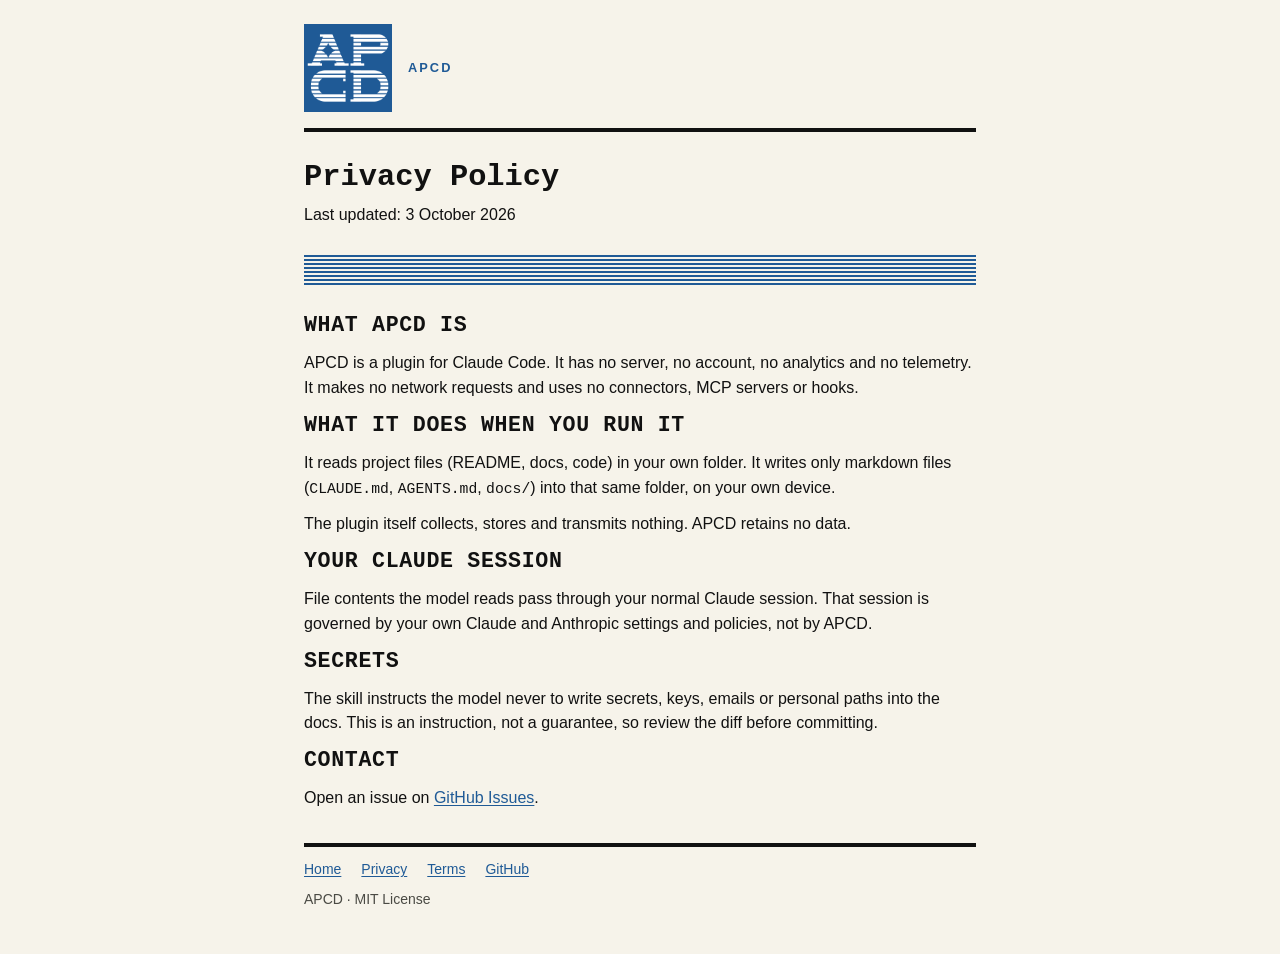
==== privacy/index.html @ a3ccbdb9 "Create site" ====
<!doctype html>
<html lang="en">
<head>
<meta charset="utf-8">
<meta name="viewport" content="width=device-width,initial-scale=1">
<title>Privacy Policy, APCD</title>
<meta name="description" content="APCD privacy policy: no server, no account, no analytics, no network requests. It only writes markdown files in your own folder.">
<link rel="canonical" href="https://karthikeshwar1.github.io/apcd-site/privacy/">
<link rel="icon" type="image/png" href="../icon.png">
<link rel="apple-touch-icon" href="../icon.png">
<meta property="og:type" content="website">
<meta property="og:title" content="Privacy Policy, APCD">
<meta property="og:description" content="APCD collects, stores and transmits nothing.">
<meta property="og:url" content="https://karthikeshwar1.github.io/apcd-site/privacy/">
<meta property="og:image" content="https://karthikeshwar1.github.io/apcd-site/icon.png">
<meta name="twitter:card" content="summary">
<meta name="color-scheme" content="light dark">
<link rel="stylesheet" href="../style.css">
</head>
<body>
<a class="skip" href="#main">Skip to content</a>
<div class="page">
<header class="mast">
  <a class="mast-link" href="../">
    <img src="../icon.png" width="88" height="88" alt="APCD logo">
    <div><p class="sub" style="margin:0">APCD</p></div>
  </a>
</header>

<main id="main">
<h1 class="tag" style="font-weight:900;font-size:1.9rem;margin-bottom:4px">Privacy Policy</h1>
<p>Last updated: 3 October 2026</p>
<hr class="stripes">

<section aria-labelledby="h1">
<h2 id="h1">What APCD is</h2>
<p>APCD is a plugin for Claude Code. It has no server, no account, no analytics and no telemetry. It makes no network requests and uses no connectors, MCP servers or hooks.</p>
</section>

<section aria-labelledby="h2">
<h2 id="h2">What it does when you run it</h2>
<p>It reads project files (README, docs, code) in your own folder. It writes only markdown files (<code>CLAUDE.md</code>, <code>AGENTS.md</code>, <code>docs/</code>) into that same folder, on your own device.</p>
<p>The plugin itself collects, stores and transmits nothing. APCD retains no data.</p>
</section>

<section aria-labelledby="h3">
<h2 id="h3">Your Claude session</h2>
<p>File contents the model reads pass through your normal Claude session. That session is governed by your own Claude and Anthropic settings and policies, not by APCD.</p>
</section>

<section aria-labelledby="h4">
<h2 id="h4">Secrets</h2>
<p>The skill instructs the model never to write secrets, keys, emails or personal paths into the docs. This is an instruction, not a guarantee, so review the diff before committing.</p>
</section>

<section aria-labelledby="h5">
<h2 id="h5">Contact</h2>
<p>Open an issue on <a href="https://github.com/Karthikeshwar1/APCD/issues">GitHub Issues</a>.</p>
</section>
</main>

<footer>
<nav aria-label="Footer"><ul>
<li><a href="../">Home</a></li>
<li><a href="./" aria-current="page">Privacy</a></li>
<li><a href="../terms/">Terms</a></li>
<li><a href="https://github.com/Karthikeshwar1/APCD">GitHub</a></li>
</ul></nav>
<p>APCD &middot; MIT License</p>
</footer>
</div>
</body>
</html>
---- style.css ----
:root{
  --paper:#F6F3EA;--ink:#111;--muted:#4a4a44;--blue:#1F5A96;--orange:#F5821F;
  --rule:#111;--code-bg:#fff;--btn:#E4E0D2;--btn-hi:#fff;--btn-lo:#8d8a7f;--link:#1F5A96;
  --head:Rockwell,"Rockwell Nova","Roboto Slab","Courier New",Georgia,serif;
  --body:Helvetica,"Helvetica Neue",Arial,sans-serif;
  --mono:"Courier New",Courier,monospace;
}
@media (prefers-color-scheme:dark){
  :root:not([data-theme=light]){
    --paper:#0B1F3A;--ink:#E9E6D6;--muted:#B3BCC9;--blue:#9CC3F0;--rule:#E9E6D6;
    --code-bg:#07162B;--btn:#1B3D68;--btn-hi:#4a74a8;--btn-lo:#04101f;--link:#9CC3F0;
  }
}
*{box-sizing:border-box}
html{font-size:100%;-webkit-text-size-adjust:100%}
body{margin:0;background:var(--paper);color:var(--ink);font:1rem/1.55 var(--body)}
.page{max-width:44rem;margin:0 auto;padding:0 16px 32px}
a{color:var(--link);text-underline-offset:2px}
a:focus-visible,button:focus-visible{outline:3px solid var(--orange);outline-offset:2px}
.skip{position:absolute;left:-999px}
.skip:focus{left:16px;top:8px;background:var(--paper);padding:4px 8px;z-index:9}
header.mast{display:flex;gap:16px;align-items:center;padding:24px 0 16px;border-bottom:4px solid var(--ink)}
header.mast img{width:88px;height:88px;flex:none;display:block}
.mast h1{margin:0;font:900 clamp(2rem,9vw,3.25rem)/1 var(--head);letter-spacing:.06em}
.mast p.sub{margin:6px 0 0;font:700 .8rem/1.3 var(--body);letter-spacing:.16em;text-transform:uppercase;color:var(--blue)}
a.mast-link{display:flex;gap:16px;align-items:center;color:inherit;text-decoration:none}
.tag{font:400 1.25rem/1.4 var(--head);margin:24px 0}
h2{font:900 1.35rem/1.2 var(--head);letter-spacing:.03em;margin:0 0 12px;text-transform:uppercase}
h2 .n{display:inline-block;background:var(--orange);color:#111;font:700 .8rem/1 var(--body);padding:4px 6px;margin-right:8px;vertical-align:3px;letter-spacing:.05em}
h3{font:700 1rem var(--head);margin:20px 0 6px}
section{margin:0}
.stripes{height:30px;margin:28px 0;border:0;background:repeating-linear-gradient(to bottom,var(--blue) 0 2px,transparent 2px 4px)}
p,ul{margin:0 0 12px}
ul{padding-left:1.25rem}
li{margin-bottom:6px}
.code{position:relative;margin:0 0 12px;background:var(--code-bg);border:1px solid var(--rule);border-left:6px solid var(--blue)}
.code pre{margin:0;padding:12px 84px 12px 12px;overflow-x:auto;font:.9rem/1.5 var(--mono)}
.code button{position:absolute;top:8px;right:8px;font:700 .75rem var(--body);letter-spacing:.06em;text-transform:uppercase;color:var(--ink);background:var(--btn);padding:5px 10px;border:2px solid;border-color:var(--btn-hi) var(--btn-lo) var(--btn-lo) var(--btn-hi);border-radius:0;cursor:pointer}
.code button:active{border-color:var(--btn-lo) var(--btn-hi) var(--btn-hi) var(--btn-lo)}
code{font:.92em var(--mono)}
dl.spec{margin:0 0 12px}
dl.spec dt{font-weight:700;margin-top:10px}
dl.spec dd{margin:0}
.note{border:1px solid var(--rule);padding:12px 14px;background:var(--code-bg);margin:0 0 12px}
footer{border-top:4px solid var(--ink);margin-top:32px;padding-top:12px;font-size:.875rem;color:var(--muted)}
footer nav ul{list-style:none;padding:0;margin:0 0 8px;display:flex;flex-wrap:wrap;gap:4px 20px}
footer li{margin:0}
.sr{position:absolute;width:1px;height:1px;overflow:hidden;clip:rect(0 0 0 0);white-space:nowrap}
.code button{display:none}
.js .code button{display:block}
@media (max-width:360px){header.mast img{width:64px;height:64px}.code pre{padding-right:12px;padding-bottom:48px}.code button{top:auto;bottom:8px}}
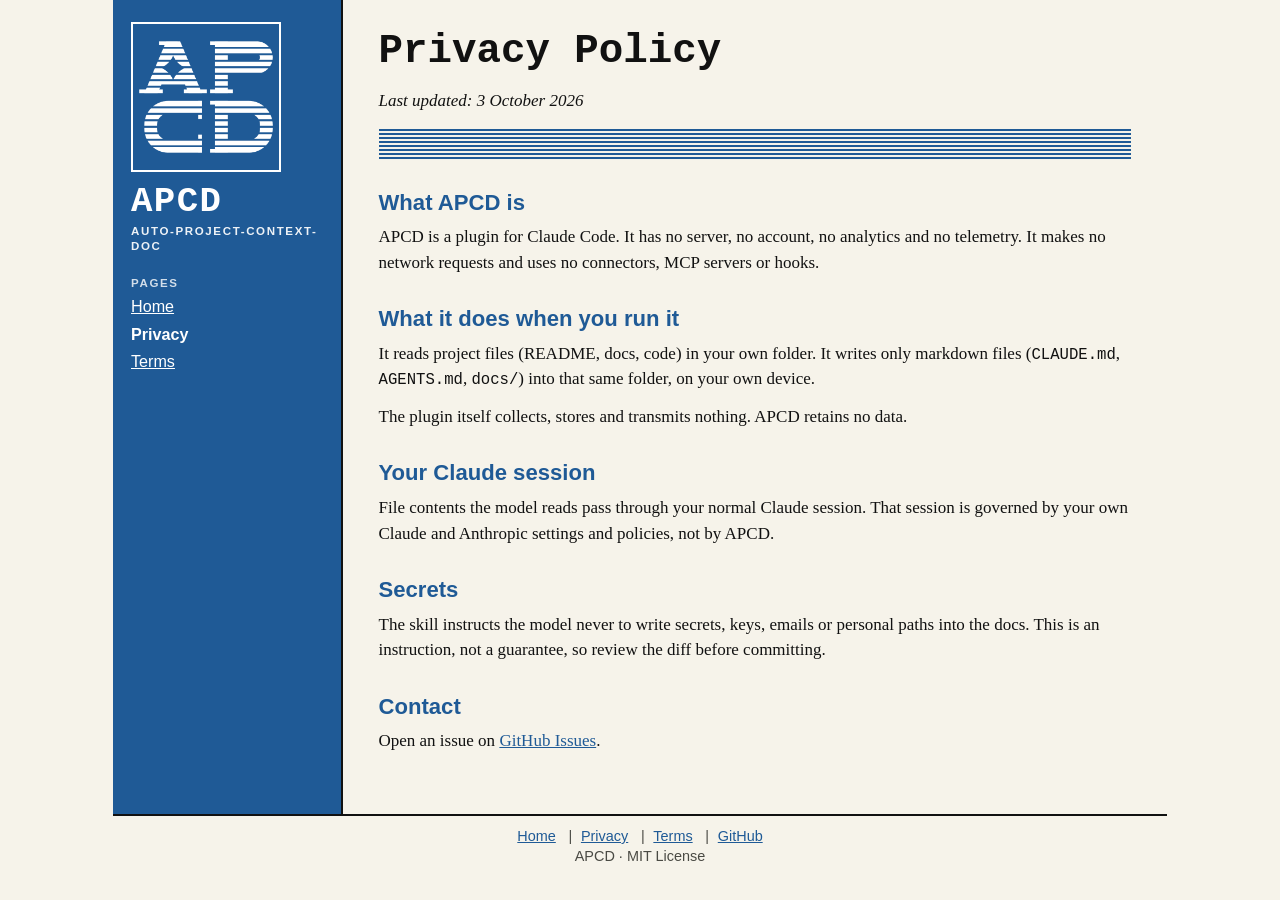
==== commit f723e56c: "Site design polish" ====
--- a/privacy/index.html
+++ b/privacy/index.html
@@ -20,18 +20,17 @@
 <body>
 <a class="skip" href="#main">Skip to content</a>
 <div class="page">
-<header class="mast">
-  <a class="mast-link" href="../">
-    <img src="../icon.png" width="88" height="88" alt="APCD logo">
-    <div><p class="sub" style="margin:0">APCD</p></div>
+<aside class="side">
+  <a class="brand" href="../">
+    <img src="../icon.png" width="150" height="150" alt="APCD logo: white slab letters A P C D in eight horizontal stripes on blue">
+    <div><p class="name">APCD</p><p class="sub">Auto-Project-Context-Doc</p></div>
   </a>
-</header>
-
+<nav aria-label="Site"><p>Pages</p><ul><li><a href="../">Home</a></li><li><a href="../privacy/" aria-current="page">Privacy</a></li><li><a href="../terms/">Terms</a></li></ul></nav>
+</aside>
 <main id="main">
-<h1 class="tag" style="font-weight:900;font-size:1.9rem;margin-bottom:4px">Privacy Policy</h1>
-<p>Last updated: 3 October 2026</p>
+<h1>Privacy Policy</h1>
+<p class="tag" style="font-size:1rem">Last updated: 3 October 2026</p>
 <hr class="stripes">
-
 <section aria-labelledby="h1">
 <h2 id="h1">What APCD is</h2>
 <p>APCD is a plugin for Claude Code. It has no server, no account, no analytics and no telemetry. It makes no network requests and uses no connectors, MCP servers or hooks.</p>
@@ -58,11 +57,10 @@
 <p>Open an issue on <a href="https://github.com/Karthikeshwar1/APCD/issues">GitHub Issues</a>.</p>
 </section>
 </main>
-
 <footer>
 <nav aria-label="Footer"><ul>
 <li><a href="../">Home</a></li>
-<li><a href="./" aria-current="page">Privacy</a></li>
+<li><a href="../privacy/">Privacy</a></li>
 <li><a href="../terms/">Terms</a></li>
 <li><a href="https://github.com/Karthikeshwar1/APCD">GitHub</a></li>
 </ul></nav>
--- a/style.css
+++ b/style.css
@@ -1,51 +1,71 @@
 :root{
   --paper:#F6F3EA;--ink:#111;--muted:#4a4a44;--blue:#1F5A96;--orange:#F5821F;
-  --rule:#111;--code-bg:#fff;--btn:#E4E0D2;--btn-hi:#fff;--btn-lo:#8d8a7f;--link:#1F5A96;
-  --head:Rockwell,"Rockwell Nova","Roboto Slab","Courier New",Georgia,serif;
-  --body:Helvetica,"Helvetica Neue",Arial,sans-serif;
+  --link:#1F5A96;--visited:#5a3a8a;--code-bg:#fff;--btn:#E4E0D2;--hi:#fff;--lo:#7d7a70;
+  --side-bg:#1F5A96;--side-fg:#fff;
+  --slab:Rockwell,"Rockwell Extra Bold","Roboto Slab","Courier New",Georgia,serif;
+  --body:"Times New Roman",Times,"Liberation Serif",serif;
+  --sans:Helvetica,"Helvetica Neue",Arial,sans-serif;
   --mono:"Courier New",Courier,monospace;
 }
 @media (prefers-color-scheme:dark){
   :root:not([data-theme=light]){
-    --paper:#0B1F3A;--ink:#E9E6D6;--muted:#B3BCC9;--blue:#9CC3F0;--rule:#E9E6D6;
-    --code-bg:#07162B;--btn:#1B3D68;--btn-hi:#4a74a8;--btn-lo:#04101f;--link:#9CC3F0;
+    --paper:#0B1F3A;--ink:#E9E6D6;--muted:#B3BCC9;--blue:#9CC3F0;--link:#9CC3F0;--visited:#C6AEE8;
+    --code-bg:#07162B;--btn:#1B3D68;--hi:#4a74a8;--lo:#04101f;--side-bg:#12335c;--side-fg:#E9E6D6;
   }
 }
 *{box-sizing:border-box}
-html{font-size:100%;-webkit-text-size-adjust:100%}
-body{margin:0;background:var(--paper);color:var(--ink);font:1rem/1.55 var(--body)}
-.page{max-width:44rem;margin:0 auto;padding:0 16px 32px}
-a{color:var(--link);text-underline-offset:2px}
+html{font-size:106.25%;-webkit-text-size-adjust:100%}
+body{margin:0;background:var(--paper);color:var(--ink);font:1rem/1.5 var(--body)}
+a{color:var(--link)}
+a:visited{color:var(--visited)}
 a:focus-visible,button:focus-visible{outline:3px solid var(--orange);outline-offset:2px}
 .skip{position:absolute;left:-999px}
 .skip:focus{left:16px;top:8px;background:var(--paper);padding:4px 8px;z-index:9}
-header.mast{display:flex;gap:16px;align-items:center;padding:24px 0 16px;border-bottom:4px solid var(--ink)}
-header.mast img{width:88px;height:88px;flex:none;display:block}
-.mast h1{margin:0;font:900 clamp(2rem,9vw,3.25rem)/1 var(--head);letter-spacing:.06em}
-.mast p.sub{margin:6px 0 0;font:700 .8rem/1.3 var(--body);letter-spacing:.16em;text-transform:uppercase;color:var(--blue)}
-a.mast-link{display:flex;gap:16px;align-items:center;color:inherit;text-decoration:none}
-.tag{font:400 1.25rem/1.4 var(--head);margin:24px 0}
-h2{font:900 1.35rem/1.2 var(--head);letter-spacing:.03em;margin:0 0 12px;text-transform:uppercase}
-h2 .n{display:inline-block;background:var(--orange);color:#111;font:700 .8rem/1 var(--body);padding:4px 6px;margin-right:8px;vertical-align:3px;letter-spacing:.05em}
-h3{font:700 1rem var(--head);margin:20px 0 6px}
-section{margin:0}
-.stripes{height:30px;margin:28px 0;border:0;background:repeating-linear-gradient(to bottom,var(--blue) 0 2px,transparent 2px 4px)}
+
+.page{display:grid;grid-template-columns:13.5rem minmax(0,1fr);max-width:62rem;margin:0 auto;min-height:100vh}
+aside.side{background:var(--side-bg);color:var(--side-fg);padding:22px 18px;border-right:2px solid var(--ink)}
+.side .brand{display:block;color:inherit;text-decoration:none}
+.side img{display:block;width:100%;max-width:150px;height:auto;aspect-ratio:1;border:2px solid var(--side-fg)}
+.side .name{font:900 2.1rem/1 var(--slab);letter-spacing:.04em;margin:12px 0 4px}
+.side .sub{font:700 .68rem/1.35 var(--sans);letter-spacing:.14em;text-transform:uppercase;margin:0 0 22px;opacity:.92}
+.side nav p{font:700 .68rem var(--sans);letter-spacing:.14em;text-transform:uppercase;margin:18px 0 6px;opacity:.8}
+.side nav ul{list-style:none;margin:0;padding:0;font:.95rem/1.4 var(--sans)}
+.side nav li{margin:0 0 5px}
+.side a,.side a:visited{color:var(--side-fg)}
+.side [aria-current=page]{font-weight:700;text-decoration:none}
+
+main{padding:28px 36px 24px}
+main h1{font:900 clamp(1.7rem,5vw,2.4rem)/1.15 var(--slab);margin:0 0 14px}
+.tag{font:italic 1.25rem/1.4 var(--body);margin:0 0 16px}
+.stripes{height:30px;margin:0 0 22px;border:0;background:repeating-linear-gradient(to bottom,var(--blue) 0 2px,transparent 2px 4px)}
+h2{font:700 1.3rem/1.25 var(--sans);color:var(--blue);margin:30px 0 8px}
+h3{font:700 1rem var(--sans);margin:16px 0 4px}
 p,ul{margin:0 0 12px}
-ul{padding-left:1.25rem}
-li{margin-bottom:6px}
-.code{position:relative;margin:0 0 12px;background:var(--code-bg);border:1px solid var(--rule);border-left:6px solid var(--blue)}
-.code pre{margin:0;padding:12px 84px 12px 12px;overflow-x:auto;font:.9rem/1.5 var(--mono)}
-.code button{position:absolute;top:8px;right:8px;font:700 .75rem var(--body);letter-spacing:.06em;text-transform:uppercase;color:var(--ink);background:var(--btn);padding:5px 10px;border:2px solid;border-color:var(--btn-hi) var(--btn-lo) var(--btn-lo) var(--btn-hi);border-radius:0;cursor:pointer}
-.code button:active{border-color:var(--btn-lo) var(--btn-hi) var(--btn-hi) var(--btn-lo)}
+ul{padding-left:1.4rem;list-style:square}
+li{margin-bottom:4px}
 code{font:.92em var(--mono)}
-dl.spec{margin:0 0 12px}
-dl.spec dt{font-weight:700;margin-top:10px}
-dl.spec dd{margin:0}
-.note{border:1px solid var(--rule);padding:12px 14px;background:var(--code-bg);margin:0 0 12px}
-footer{border-top:4px solid var(--ink);margin-top:32px;padding-top:12px;font-size:.875rem;color:var(--muted)}
-footer nav ul{list-style:none;padding:0;margin:0 0 8px;display:flex;flex-wrap:wrap;gap:4px 20px}
-footer li{margin:0}
+
+.code{position:relative;margin:0 0 12px;background:var(--code-bg);border:2px solid;border-color:var(--lo) var(--hi) var(--hi) var(--lo);outline:1px solid var(--ink)}
+.code pre{margin:0;padding:10px 78px 10px 12px;overflow-x:auto;font:.92rem/1.5 var(--mono)}
+.code button{display:none;position:absolute;top:50%;right:8px;transform:translateY(-50%);font:700 .72rem var(--sans);color:var(--ink);background:var(--btn);padding:4px 10px;border:2px solid;border-color:var(--hi) var(--lo) var(--lo) var(--hi);outline:1px solid var(--ink);border-radius:0;cursor:pointer;line-height:1.1}
+.js .code button{display:block}
+.code button:active{border-color:var(--lo) var(--hi) var(--hi) var(--lo)}
+
+footer{grid-column:1/-1;border-top:2px solid var(--ink);padding:12px 16px;text-align:center;font:.85rem var(--sans);color:var(--muted)}
+footer ul{list-style:none;margin:0 0 4px;padding:0}
+footer li{display:inline;margin:0}
+footer li+li::before{content:"|";margin:0 .6em}
+footer p{margin:0}
 .sr{position:absolute;width:1px;height:1px;overflow:hidden;clip:rect(0 0 0 0);white-space:nowrap}
-.code button{display:none}
-.js .code button{display:block}
-@media (max-width:360px){header.mast img{width:64px;height:64px}.code pre{padding-right:12px;padding-bottom:48px}.code button{top:auto;bottom:8px}}
+
+@media (max-width:700px){
+  .page{display:block}
+  aside.side{border-right:0;border-bottom:2px solid var(--ink);padding:16px}
+  .side .brand{display:flex;gap:14px;align-items:center}
+  .side img{width:72px;flex:none}
+  .side .name{margin:0 0 2px;font-size:1.9rem}
+  .side .sub{margin:0}
+  .side nav ul{display:flex;flex-wrap:wrap;gap:2px 16px}
+  main{padding:20px 16px}
+}
+@media (max-width:360px){.code pre{padding-right:12px;padding-bottom:44px}.code button{top:auto;bottom:8px;transform:none}}
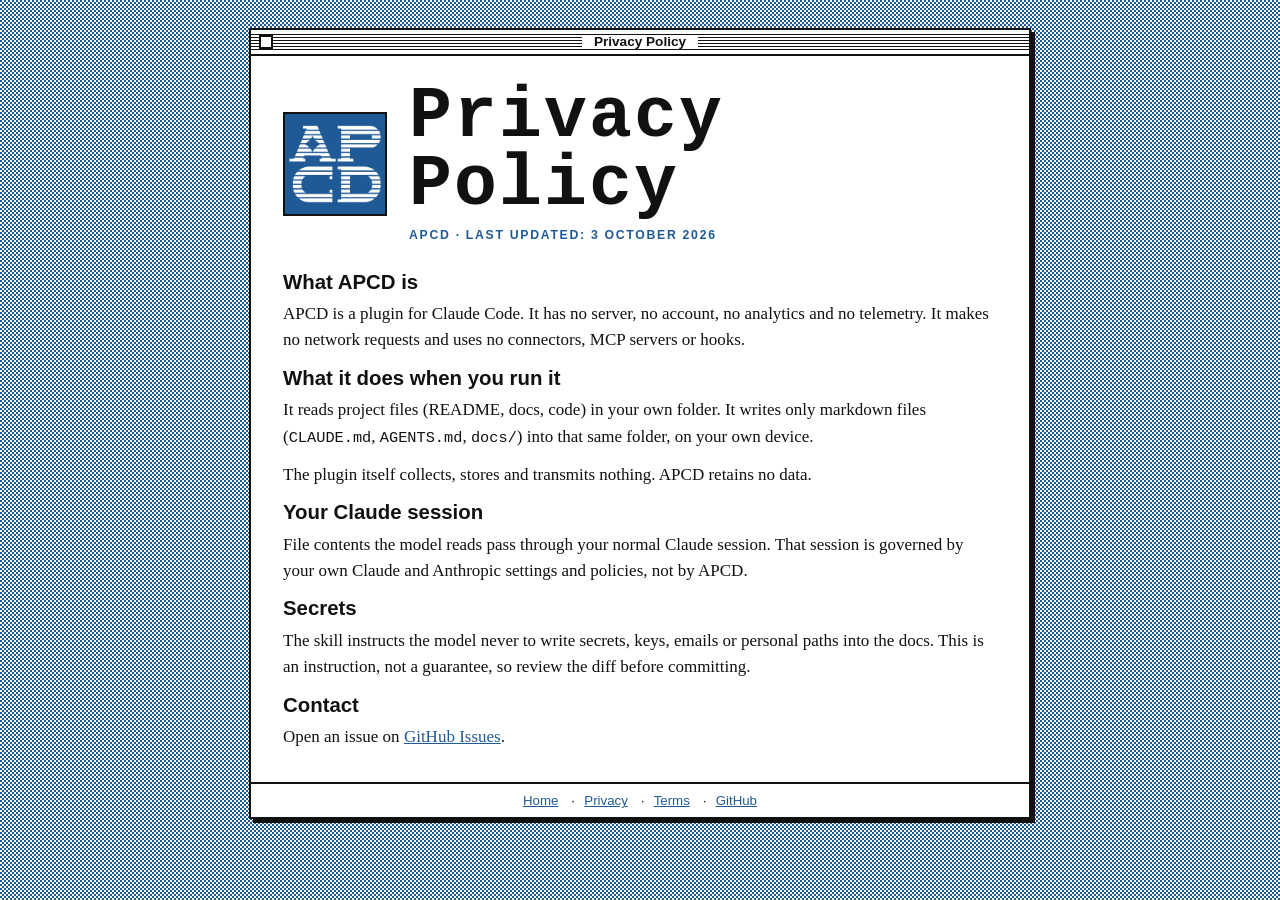
==== commit fedcecad: "Polish UI" ====
--- a/privacy/index.html
+++ b/privacy/index.html
@@ -19,18 +19,14 @@
 </head>
 <body>
 <a class="skip" href="#main">Skip to content</a>
-<div class="page">
-<aside class="side">
-  <a class="brand" href="../">
-    <img src="../icon.png" width="150" height="150" alt="APCD logo: white slab letters A P C D in eight horizontal stripes on blue">
-    <div><p class="name">APCD</p><p class="sub">Auto-Project-Context-Doc</p></div>
-  </a>
-<nav aria-label="Site"><p>Pages</p><ul><li><a href="../">Home</a></li><li><a href="../privacy/" aria-current="page">Privacy</a></li><li><a href="../terms/">Terms</a></li></ul></nav>
-</aside>
+<div class="window">
+<div class="titlebar" aria-hidden="true"><i></i><span>Privacy Policy</span></div>
+<div class="pane">
+<header class="mast">
+  <a href="../"><img src="../icon.png" width="104" height="104" alt="APCD logo"></a>
+  <div><h1>Privacy Policy</h1><p class="sub"><a href="../">APCD</a> &middot; Last updated: 3 October 2026</p></div>
+</header>
 <main id="main">
-<h1>Privacy Policy</h1>
-<p class="tag" style="font-size:1rem">Last updated: 3 October 2026</p>
-<hr class="stripes">
 <section aria-labelledby="h1">
 <h2 id="h1">What APCD is</h2>
 <p>APCD is a plugin for Claude Code. It has no server, no account, no analytics and no telemetry. It makes no network requests and uses no connectors, MCP servers or hooks.</p>
@@ -57,14 +53,14 @@
 <p>Open an issue on <a href="https://github.com/Karthikeshwar1/APCD/issues">GitHub Issues</a>.</p>
 </section>
 </main>
+</div>
 <footer>
 <nav aria-label="Footer"><ul>
-<li><a href="../">Home</a></li>
+<li><a href=".././">Home</a></li>
 <li><a href="../privacy/">Privacy</a></li>
 <li><a href="../terms/">Terms</a></li>
 <li><a href="https://github.com/Karthikeshwar1/APCD">GitHub</a></li>
 </ul></nav>
-<p>APCD &middot; MIT License</p>
 </footer>
 </div>
 </body>
--- a/style.css
+++ b/style.css
@@ -1,71 +1,78 @@
 :root{
-  --paper:#F6F3EA;--ink:#111;--muted:#4a4a44;--blue:#1F5A96;--orange:#F5821F;
-  --link:#1F5A96;--visited:#5a3a8a;--code-bg:#fff;--btn:#E4E0D2;--hi:#fff;--lo:#7d7a70;
-  --side-bg:#1F5A96;--side-fg:#fff;
+  --desk-a:#1F5A96;--desk-b:#F6F3EA;
+  --win:#fff;--ink:#111;--muted:#444;--blue:#1F5A96;--orange:#F5821F;
+  --link:#1F5A96;--visited:#5a3a8a;--field:#fff;--btn:#E4E0D2;--hi:#fff;--lo:#777;
   --slab:Rockwell,"Rockwell Extra Bold","Roboto Slab","Courier New",Georgia,serif;
   --body:"Times New Roman",Times,"Liberation Serif",serif;
-  --sans:Helvetica,"Helvetica Neue",Arial,sans-serif;
-  --mono:"Courier New",Courier,monospace;
+  --sans:Geneva,Helvetica,"Helvetica Neue",Arial,sans-serif;
+  --mono:Monaco,"Courier New",Courier,monospace;
 }
 @media (prefers-color-scheme:dark){
   :root:not([data-theme=light]){
-    --paper:#0B1F3A;--ink:#E9E6D6;--muted:#B3BCC9;--blue:#9CC3F0;--link:#9CC3F0;--visited:#C6AEE8;
-    --code-bg:#07162B;--btn:#1B3D68;--hi:#4a74a8;--lo:#04101f;--side-bg:#12335c;--side-fg:#E9E6D6;
+    --desk-a:#0B1F3A;--desk-b:#17375f;--win:#0E2A4D;--ink:#EDEBDD;--muted:#B8C2D0;--blue:#9CC3F0;
+    --link:#9CC3F0;--visited:#C6AEE8;--field:#07162B;--btn:#1B3D68;--hi:#4a74a8;--lo:#04101f;
   }
 }
 *{box-sizing:border-box}
 html{font-size:106.25%;-webkit-text-size-adjust:100%}
-body{margin:0;background:var(--paper);color:var(--ink);font:1rem/1.5 var(--body)}
+body{margin:0;padding:28px 16px;color:var(--ink);font:1rem/1.55 var(--body);
+  background-color:var(--desk-a);
+  background-image:conic-gradient(var(--desk-b) 25%,transparent 0 50%,var(--desk-b) 0 75%,transparent 0);
+  background-size:4px 4px}
 a{color:var(--link)}
 a:visited{color:var(--visited)}
 a:focus-visible,button:focus-visible{outline:3px solid var(--orange);outline-offset:2px}
 .skip{position:absolute;left:-999px}
-.skip:focus{left:16px;top:8px;background:var(--paper);padding:4px 8px;z-index:9}
+.skip:focus{left:16px;top:8px;background:var(--win);color:var(--ink);padding:4px 8px;z-index:9}
 
-.page{display:grid;grid-template-columns:13.5rem minmax(0,1fr);max-width:62rem;margin:0 auto;min-height:100vh}
-aside.side{background:var(--side-bg);color:var(--side-fg);padding:22px 18px;border-right:2px solid var(--ink)}
-.side .brand{display:block;color:inherit;text-decoration:none}
-.side img{display:block;width:100%;max-width:150px;height:auto;aspect-ratio:1;border:2px solid var(--side-fg)}
-.side .name{font:900 2.1rem/1 var(--slab);letter-spacing:.04em;margin:12px 0 4px}
-.side .sub{font:700 .68rem/1.35 var(--sans);letter-spacing:.14em;text-transform:uppercase;margin:0 0 22px;opacity:.92}
-.side nav p{font:700 .68rem var(--sans);letter-spacing:.14em;text-transform:uppercase;margin:18px 0 6px;opacity:.8}
-.side nav ul{list-style:none;margin:0;padding:0;font:.95rem/1.4 var(--sans)}
-.side nav li{margin:0 0 5px}
-.side a,.side a:visited{color:var(--side-fg)}
-.side [aria-current=page]{font-weight:700;text-decoration:none}
+.window{max-width:46rem;margin:0 auto;background:var(--win);border:2px solid var(--ink);box-shadow:4px 4px 0 var(--ink)}
+.titlebar{position:relative;height:26px;border-bottom:2px solid var(--ink);display:flex;align-items:center;justify-content:center;
+  background:repeating-linear-gradient(to bottom,var(--ink) 0 1px,transparent 1px 3px) center/100% 16px no-repeat,var(--win)}
+.titlebar span{background:var(--win);padding:0 12px;font:700 .8rem/1 var(--sans)}
+.titlebar i{position:absolute;left:8px;top:5px;width:14px;height:14px;background:var(--win);border:2px solid var(--ink)}
+.pane{padding:28px 32px 20px}
 
-main{padding:28px 36px 24px}
-main h1{font:900 clamp(1.7rem,5vw,2.4rem)/1.15 var(--slab);margin:0 0 14px}
-.tag{font:italic 1.25rem/1.4 var(--body);margin:0 0 16px}
-.stripes{height:30px;margin:0 0 22px;border:0;background:repeating-linear-gradient(to bottom,var(--blue) 0 2px,transparent 2px 4px)}
-h2{font:700 1.3rem/1.25 var(--sans);color:var(--blue);margin:30px 0 8px}
-h3{font:700 1rem var(--sans);margin:16px 0 4px}
+.mast{display:flex;gap:22px;align-items:center;margin-bottom:26px}
+.mast img{width:104px;height:104px;flex:none;display:block;border:2px solid var(--ink)}
+.mast h1{margin:0;font:900 clamp(2.6rem,11vw,4.2rem)/.95 var(--slab);letter-spacing:.03em}
+.mast .sub{margin:8px 0 0;font:700 .72rem/1.3 var(--sans);letter-spacing:.14em;text-transform:uppercase;color:var(--blue)}
+.mast a{color:inherit;text-decoration:none}
+.tag{font:italic 1.3rem/1.4 var(--body);margin:0 0 30px;max-width:34rem}
+
+.step{display:grid;grid-template-columns:3.2rem minmax(0,1fr);gap:0 8px;margin:0 0 26px}
+.step .num{font:900 2.8rem/1 var(--slab);color:var(--blue)}
+.step h2{margin:2px 0 6px}
+.step>div{grid-column:2}
+h2{font:700 1.2rem/1.25 var(--sans);margin:0 0 6px}
+h3{font:700 .95rem var(--sans);margin:14px 0 4px;color:var(--blue)}
 p,ul{margin:0 0 12px}
-ul{padding-left:1.4rem;list-style:square}
+ul{padding-left:1.3rem;list-style:square}
 li{margin-bottom:4px}
-code{font:.92em var(--mono)}
+code{font:.9em var(--mono)}
 
-.code{position:relative;margin:0 0 12px;background:var(--code-bg);border:2px solid;border-color:var(--lo) var(--hi) var(--hi) var(--lo);outline:1px solid var(--ink)}
-.code pre{margin:0;padding:10px 78px 10px 12px;overflow-x:auto;font:.92rem/1.5 var(--mono)}
-.code button{display:none;position:absolute;top:50%;right:8px;transform:translateY(-50%);font:700 .72rem var(--sans);color:var(--ink);background:var(--btn);padding:4px 10px;border:2px solid;border-color:var(--hi) var(--lo) var(--lo) var(--hi);outline:1px solid var(--ink);border-radius:0;cursor:pointer;line-height:1.1}
+.code{position:relative;margin:0 0 10px;background:var(--field);border:2px solid;border-color:var(--lo) var(--hi) var(--hi) var(--lo);outline:1px solid var(--ink)}
+.code pre{margin:0;padding:9px 82px 9px 12px;overflow-x:auto;font:.9rem/1.5 var(--mono)}
+.code button{display:none;position:absolute;top:50%;right:7px;transform:translateY(-50%);font:700 .72rem var(--sans);color:var(--ink);background:var(--btn);padding:4px 9px;border:2px solid;border-color:var(--hi) var(--lo) var(--lo) var(--hi);outline:1px solid var(--ink);border-radius:0;cursor:pointer;line-height:1.1}
 .js .code button{display:block}
 .code button:active{border-color:var(--lo) var(--hi) var(--hi) var(--lo)}
+.code.nocopy pre{padding-right:12px}
 
-footer{grid-column:1/-1;border-top:2px solid var(--ink);padding:12px 16px;text-align:center;font:.85rem var(--sans);color:var(--muted)}
-footer ul{list-style:none;margin:0 0 4px;padding:0}
+.ref{margin-top:34px;padding-top:6px;border-top:1px dotted var(--ink)}
+.cols{display:grid;grid-template-columns:1fr 1fr;gap:0 32px}
+.ref section{margin:0 0 20px}
+
+footer{border-top:2px solid var(--ink);padding:9px 16px;text-align:center;font:.78rem var(--sans);background:var(--win)}
+footer ul{list-style:none;margin:0;padding:0}
 footer li{display:inline;margin:0}
-footer li+li::before{content:"|";margin:0 .6em}
-footer p{margin:0}
+footer li+li::before{content:"\00b7";margin:0 .7em}
 .sr{position:absolute;width:1px;height:1px;overflow:hidden;clip:rect(0 0 0 0);white-space:nowrap}
 
-@media (max-width:700px){
-  .page{display:block}
-  aside.side{border-right:0;border-bottom:2px solid var(--ink);padding:16px}
-  .side .brand{display:flex;gap:14px;align-items:center}
-  .side img{width:72px;flex:none}
-  .side .name{margin:0 0 2px;font-size:1.9rem}
-  .side .sub{margin:0}
-  .side nav ul{display:flex;flex-wrap:wrap;gap:2px 16px}
-  main{padding:20px 16px}
+@media (max-width:640px){
+  body{padding:12px 8px}
+  .pane{padding:20px 16px 12px}
+  .cols{display:block}
+  .mast{gap:14px}.mast img{width:72px;height:72px}
+  .step{grid-template-columns:2.4rem minmax(0,1fr)}
+  .step .num{font-size:2.2rem}
 }
-@media (max-width:360px){.code pre{padding-right:12px;padding-bottom:44px}.code button{top:auto;bottom:8px;transform:none}}
+@media (max-width:360px){.code pre{padding-right:12px;padding-bottom:42px}.code button{top:auto;bottom:6px;transform:none}}
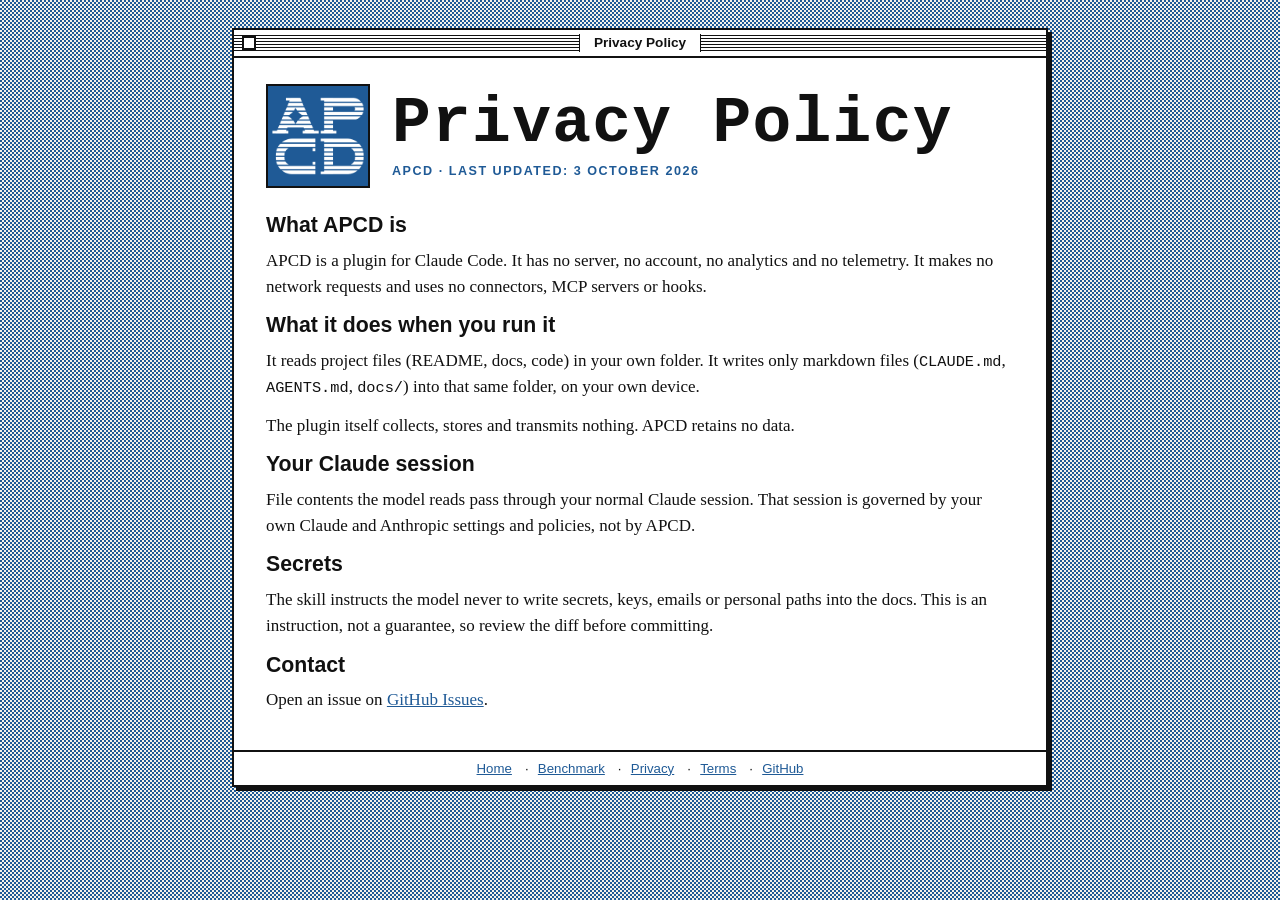
==== commit 94290086: "Add more info" ====
--- a/privacy/index.html
+++ b/privacy/index.html
@@ -56,7 +56,8 @@
 </div>
 <footer>
 <nav aria-label="Footer"><ul>
-<li><a href=".././">Home</a></li>
+<li><a href="../">Home</a></li>
+<li><a href="../comparison/">Benchmark</a></li>
 <li><a href="../privacy/">Privacy</a></li>
 <li><a href="../terms/">Terms</a></li>
 <li><a href="https://github.com/Karthikeshwar1/APCD">GitHub</a></li>
--- a/style.css
+++ b/style.css
@@ -2,6 +2,7 @@
   --desk-a:#1F5A96;--desk-b:#F6F3EA;
   --win:#fff;--ink:#111;--muted:#444;--blue:#1F5A96;--orange:#F5821F;
   --link:#1F5A96;--visited:#5a3a8a;--field:#fff;--btn:#E4E0D2;--hi:#fff;--lo:#777;
+  --box-bg:#F5F3EB;--row-p:#E8F2FC;--row-o:#FFF5E8;--border-tbl:#B0A898;
   --slab:Rockwell,"Rockwell Extra Bold","Roboto Slab","Courier New",Georgia,serif;
   --body:"Times New Roman",Times,"Liberation Serif",serif;
   --sans:Geneva,Helvetica,"Helvetica Neue",Arial,sans-serif;
@@ -11,10 +12,11 @@
   :root:not([data-theme=light]){
     --desk-a:#0B1F3A;--desk-b:#17375f;--win:#0E2A4D;--ink:#EDEBDD;--muted:#B8C2D0;--blue:#9CC3F0;
     --link:#9CC3F0;--visited:#C6AEE8;--field:#07162B;--btn:#1B3D68;--hi:#4a74a8;--lo:#04101f;
+    --box-bg:#12325A;--row-p:#163E6E;--row-o:#2D281D;--border-tbl:#2A507F;
   }
 }
 *{box-sizing:border-box}
-html{font-size:106.25%;-webkit-text-size-adjust:100%}
+html{font-size:106.25%;-webkit-text-size-adjust:100%;scroll-behavior:smooth}
 body{margin:0;padding:28px 16px;color:var(--ink);font:1rem/1.55 var(--body);
   background-color:var(--desk-a);
   background-image:conic-gradient(var(--desk-b) 25%,transparent 0 50%,var(--desk-b) 0 75%,transparent 0);
@@ -25,26 +27,27 @@
 .skip{position:absolute;left:-999px}
 .skip:focus{left:16px;top:8px;background:var(--win);color:var(--ink);padding:4px 8px;z-index:9}
 
-.window{max-width:46rem;margin:0 auto;background:var(--win);border:2px solid var(--ink);box-shadow:4px 4px 0 var(--ink)}
-.titlebar{position:relative;height:26px;border-bottom:2px solid var(--ink);display:flex;align-items:center;justify-content:center;
+.window{max-width:48rem;margin:0 auto;background:var(--win);border:2px solid var(--ink);box-shadow:4px 4px 0 var(--ink)}
+.titlebar{position:relative;height:28px;border-bottom:2px solid var(--ink);display:flex;align-items:center;justify-content:center;
   background:repeating-linear-gradient(to bottom,var(--ink) 0 1px,transparent 1px 3px) center/100% 16px no-repeat,var(--win)}
-.titlebar span{background:var(--win);padding:0 12px;font:700 .8rem/1 var(--sans)}
-.titlebar i{position:absolute;left:8px;top:5px;width:14px;height:14px;background:var(--win);border:2px solid var(--ink)}
-.pane{padding:28px 32px 20px}
+.titlebar span{background:var(--win);padding:2px 14px;font:700 .8rem/1 var(--sans);border-left:1px solid var(--ink);border-right:1px solid var(--ink)}
+.titlebar i{position:absolute;left:8px;top:6px;width:14px;height:14px;background:var(--win);border:2px solid var(--ink)}
+.pane{padding:26px 32px 24px}
 
-.mast{display:flex;gap:22px;align-items:center;margin-bottom:26px}
+.mast{display:flex;gap:22px;align-items:center;margin-bottom:24px}
 .mast img{width:104px;height:104px;flex:none;display:block;border:2px solid var(--ink)}
-.mast h1{margin:0;font:900 clamp(2.6rem,11vw,4.2rem)/.95 var(--slab);letter-spacing:.03em}
-.mast .sub{margin:8px 0 0;font:700 .72rem/1.3 var(--sans);letter-spacing:.14em;text-transform:uppercase;color:var(--blue)}
+.mast h1{margin:0;font:900 clamp(2.4rem,10vw,3.8rem)/.95 var(--slab);letter-spacing:.02em}
+.mast .sub{margin:8px 0 0;font:700 .74rem/1.3 var(--sans);letter-spacing:.12em;text-transform:uppercase;color:var(--blue)}
 .mast a{color:inherit;text-decoration:none}
-.tag{font:italic 1.3rem/1.4 var(--body);margin:0 0 30px;max-width:34rem}
+.tag{font:italic 1.25rem/1.45 var(--body);margin:0 0 24px;max-width:38rem}
 
 .step{display:grid;grid-template-columns:3.2rem minmax(0,1fr);gap:0 8px;margin:0 0 26px}
 .step .num{font:900 2.8rem/1 var(--slab);color:var(--blue)}
 .step h2{margin:2px 0 6px}
 .step>div{grid-column:2}
-h2{font:700 1.2rem/1.25 var(--sans);margin:0 0 6px}
-h3{font:700 .95rem var(--sans);margin:14px 0 4px;color:var(--blue)}
+h2{font:700 1.25rem/1.3 var(--sans);margin:0 0 8px}
+h3{font:700 1.02rem var(--sans);margin:18px 0 6px;color:var(--blue)}
+h4{font:700 .9rem var(--sans);margin:10px 0 4px}
 p,ul{margin:0 0 12px}
 ul{padding-left:1.3rem;list-style:square}
 li{margin-bottom:4px}
@@ -61,6 +64,73 @@
 .cols{display:grid;grid-template-columns:1fr 1fr;gap:0 32px}
 .ref section{margin:0 0 20px}
 
+/* Retro Callout Banner */
+.bench-banner{display:block;text-decoration:none;color:inherit;margin:22px 0 28px;background:var(--box-bg);border:2px solid var(--ink);box-shadow:3px 3px 0 var(--ink);padding:14px 18px}
+.bench-banner:hover{background:var(--btn)}
+.bench-badge{font:700 .72rem var(--sans);background:var(--blue);color:#fff;padding:2px 8px;letter-spacing:.08em;text-transform:uppercase}
+@media (prefers-color-scheme:dark){
+  :root:not([data-theme=light]) .bench-badge{background:var(--blue);color:#07162B}
+}
+.bench-banner h3{margin:8px 0 4px;font:700 1.15rem var(--sans);color:var(--ink)}
+.bench-banner p{margin:0;font-size:.95rem;color:var(--muted)}
+.bench-link{display:inline-block;margin-top:8px;font:700 .85rem var(--sans);color:var(--link);text-decoration:underline}
+
+/* Table of Contents / Sticky Jump Bar */
+.toc-nav{margin:0 0 24px;padding:10px 14px;background:var(--box-bg);border:2px solid;border-color:var(--hi) var(--lo) var(--lo) var(--hi);outline:1px solid var(--ink);font:700 .82rem var(--sans)}
+.toc-title{display:inline-block;margin-right:8px;text-transform:uppercase;letter-spacing:.05em;color:var(--blue)}
+.toc-links{display:inline;list-style:none;padding:0;margin:0}
+.toc-links li{display:inline;margin:0}
+.toc-links li+li::before{content:"\00b7";margin:0 .6em;color:var(--muted)}
+
+/* Benchmark Specific Elements */
+.bench-section{margin:0 0 32px;padding-top:12px;border-top:1px dashed var(--border-tbl)}
+.bench-section:first-of-type{border-top:none;padding-top:0}
+.sec-emoji{margin-right:4px;font-size:1.15em;vertical-align:-1px}
+.clean-list{padding-left:1.2rem;margin-bottom:14px}
+.clean-list li{margin-bottom:6px}
+
+.callout-box{background:var(--box-bg);border:2px solid var(--ink);box-shadow:3px 3px 0 var(--ink);padding:14px 18px;margin:0 0 26px}
+.callout-header{font:900 .85rem var(--sans);text-transform:uppercase;letter-spacing:.1em;color:var(--blue);margin-bottom:6px}
+.callout-box p{margin:0;font-size:.98rem}
+
+.note-quote{margin:16px 0;padding:10px 16px;background:var(--box-bg);border-left:4px solid var(--blue);font-style:italic}
+.footnote-text{font-size:.85rem;color:var(--muted);margin-top:6px}
+
+/* Tables in 1990s Inset / Outset Style */
+.table-wrap{overflow-x:auto;margin:12px 0 16px}
+.data-table{width:100%;border-collapse:collapse;font:13px/1.45 var(--sans);text-align:left;background:var(--win);border:2px solid;border-color:var(--hi) var(--lo) var(--lo) var(--hi)}
+.data-table th, .data-table td{padding:8px 10px;border:1px solid var(--border-tbl)}
+.data-table th{background:var(--btn);font-weight:700;color:var(--ink);border-bottom:2px solid var(--ink)}
+.data-table tbody tr:nth-child(even){background:rgba(0,0,0,.02)}
+.highlight-table tbody tr.row-p{background:var(--row-p)}
+.highlight-table tbody tr.row-o{background:var(--row-o)}
+.highlight-val{color:var(--blue);font-weight:700}
+
+/* Badges */
+.badge{display:inline-block;padding:2px 6px;font:700 .75rem var(--sans);border:1px solid var(--ink)}
+.badge-p{background:#E0EEF9;color:#0E3B66}
+.badge-o{background:#FFEBD4;color:#783904}
+@media (prefers-color-scheme:dark){
+  :root:not([data-theme=light]) .badge-p{background:#1B3D68;color:#9CC3F0}
+  :root:not([data-theme=light]) .badge-o{background:#4D300E;color:#F8B878}
+}
+
+/* Cards & Subsections */
+.sub-card{background:var(--win);border:2px solid var(--border-tbl);padding:14px 16px;margin:16px 0 20px}
+.sub-card h3{margin-top:0}
+.insight-box{background:var(--box-bg);padding:10px 14px;border:1px solid var(--border-tbl);margin-top:12px;font-size:.92rem}
+.insight-box strong{color:var(--blue)}
+.insight-box ul{margin:6px 0 0;padding-left:1.2rem}
+
+/* Findings Grid */
+.findings-grid{display:grid;grid-template-columns:1fr;gap:12px;margin:16px 0}
+.finding-tile{display:grid;grid-template-columns:3rem minmax(0,1fr);gap:12px;background:var(--box-bg);border:2px solid;border-color:var(--hi) var(--lo) var(--lo) var(--hi);outline:1px solid var(--ink);padding:12px 14px;align-items:start}
+.finding-num{font:900 1.8rem/1 var(--slab);color:var(--blue);text-align:center}
+.finding-tile h3{margin:0 0 4px;font-size:1.02rem;color:var(--ink)}
+.finding-tile p{margin:0;font-size:.94rem}
+
+.back-bar{margin:28px 0 10px;padding:10px;text-align:center;font:700 .85rem var(--sans);border:1px dashed var(--border-tbl);background:var(--box-bg)}
+
 footer{border-top:2px solid var(--ink);padding:9px 16px;text-align:center;font:.78rem var(--sans);background:var(--win)}
 footer ul{list-style:none;margin:0;padding:0}
 footer li{display:inline;margin:0}
@@ -74,5 +144,8 @@
   .mast{gap:14px}.mast img{width:72px;height:72px}
   .step{grid-template-columns:2.4rem minmax(0,1fr)}
   .step .num{font-size:2.2rem}
+  .data-table th, .data-table td{padding:6px 6px;font-size:12px}
+  .finding-tile{grid-template-columns:2.2rem minmax(0,1fr);gap:8px}
+  .finding-num{font-size:1.4rem}
 }
 @media (max-width:360px){.code pre{padding-right:12px;padding-bottom:42px}.code button{top:auto;bottom:6px;transform:none}}
